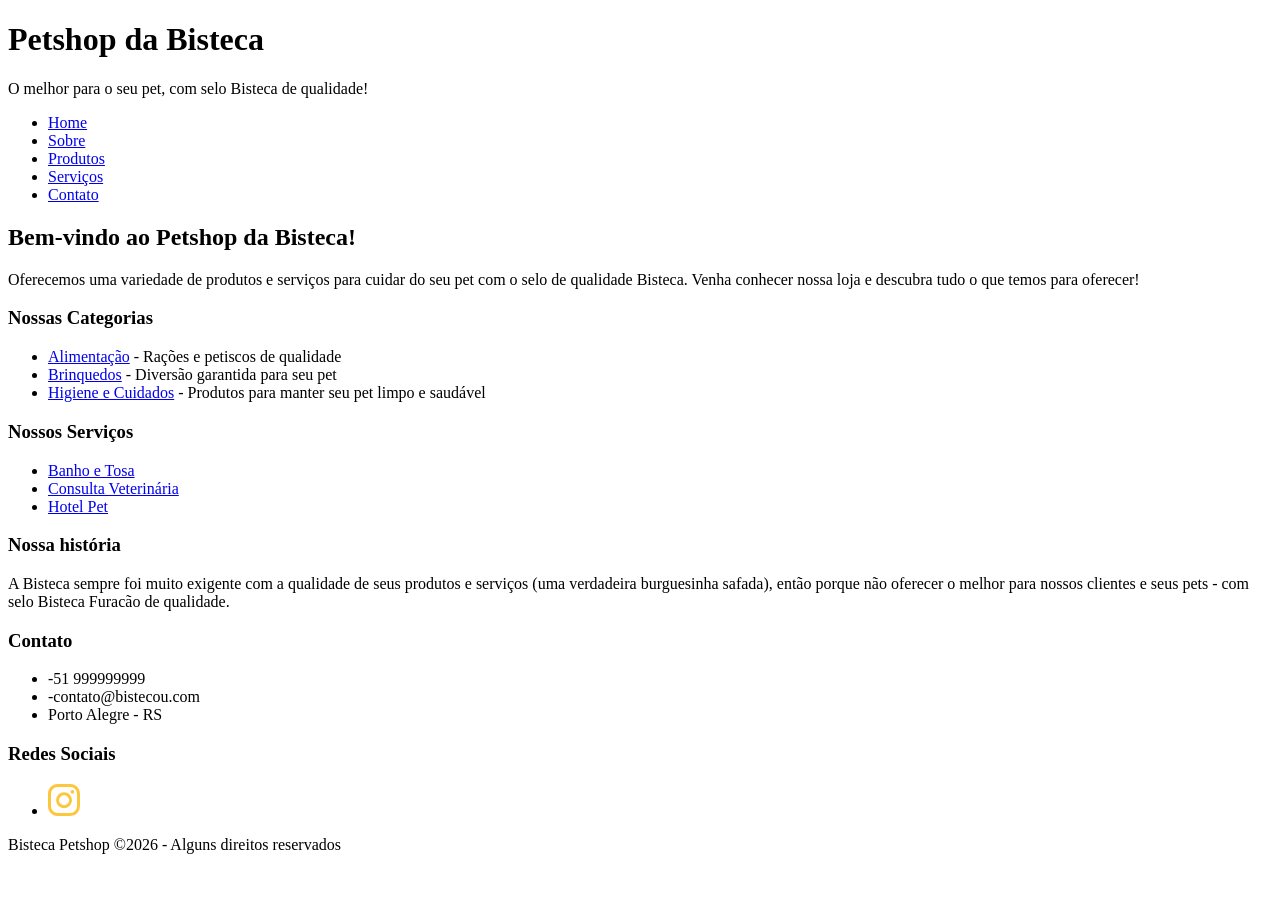
==== index.html @ 5e0c34b3 "feat: change modularity and add home page" ====
<!DOCTYPE html>
<html lang="en">
<head>
    <meta charset="UTF-8">
    <meta name="viewport" content="width=device-width, initial-scale=1.0">
    <title>Petshop da Bisteca</title>
</head>
<body>
    <header>
        <div class="container">
            <h1 class="header_title">Petshop da Bisteca</h1>
            <p>O melhor para o seu pet, com selo Bisteca de qualidade!</p>
            <nav  class="header_menu">
                <ul>
                    <li><a href="index.html">Home</a></li>
                    <li><a href="sobre.html">Sobre</a></li>
                    <li><a href="produtos.html">Produtos</a></li>
                    <li><a href="servicos.html">Serviços</a></li>
                    <li><a href="contato.html">Contato</a></li>
                </ul>
            </nav>
        </div>
    </header>

    <main>
        <div class="container">
            <h2>Bem-vindo ao Petshop da Bisteca!</h2>
            <p>Oferecemos uma variedade de produtos e serviços para cuidar do seu pet com o selo de qualidade Bisteca. Venha conhecer nossa loja e descubra tudo o que temos para oferecer!</p>
        
            <h3>Nossas Categorias</h3>
            <ul>
                <li><a href="produtos.html">Alimentação</a> - Rações e petiscos de qualidade</li>
                <li><a href="produtos.html">Brinquedos</a> - Diversão garantida para seu pet</li>
                <li><a href="produtos.html">Higiene e Cuidados</a> - Produtos para manter seu pet limpo e saudável</li>
            </ul>

            <h3>Nossos Serviços</h3>
            <ul>
                <li><a href="servicos.html">Banho e Tosa</a></li>
                <li><a href="servicos.html">Consulta Veterinária</a></li>
                <li><a href="servicos.html">Hotel Pet</a></li>
            </ul>
        </div>
    </main>


    <footer>
        <div>
           <div>

                <div>
                    <h3>Nossa história</h3>
                    <p>A Bisteca sempre foi muito exigente com a qualidade de seus produtos e serviços (uma verdadeira burguesinha safada), então porque não oferecer o melhor para nossos clientes e seus pets - com selo Bisteca Furacão de qualidade.</p>
                </div>

                <div>
                    <h3>Contato</h3>
                    <ul>
                        <li>-51 999999999</li>
                        <li>-contato@bistecou.com</li>
                        <li>Porto Alegre - RS</li>
                    </ul>
                </div>

                <div>
                    <h3>Redes Sociais</h3>
                    <ul>
                        <li><a href="http://instagram.com" target="_blank"><img src="src/redes-sociais/instagram.svg" alt="Logo Instagram"></a></li>
                    </ul>
                </div>
           </div>
        </div>

        <div>
            <div>
                <p>Bisteca Petshop &copy;2026 - Alguns direitos reservados</p>
            </div>
        </div>
    </footer>
</body>
</html>
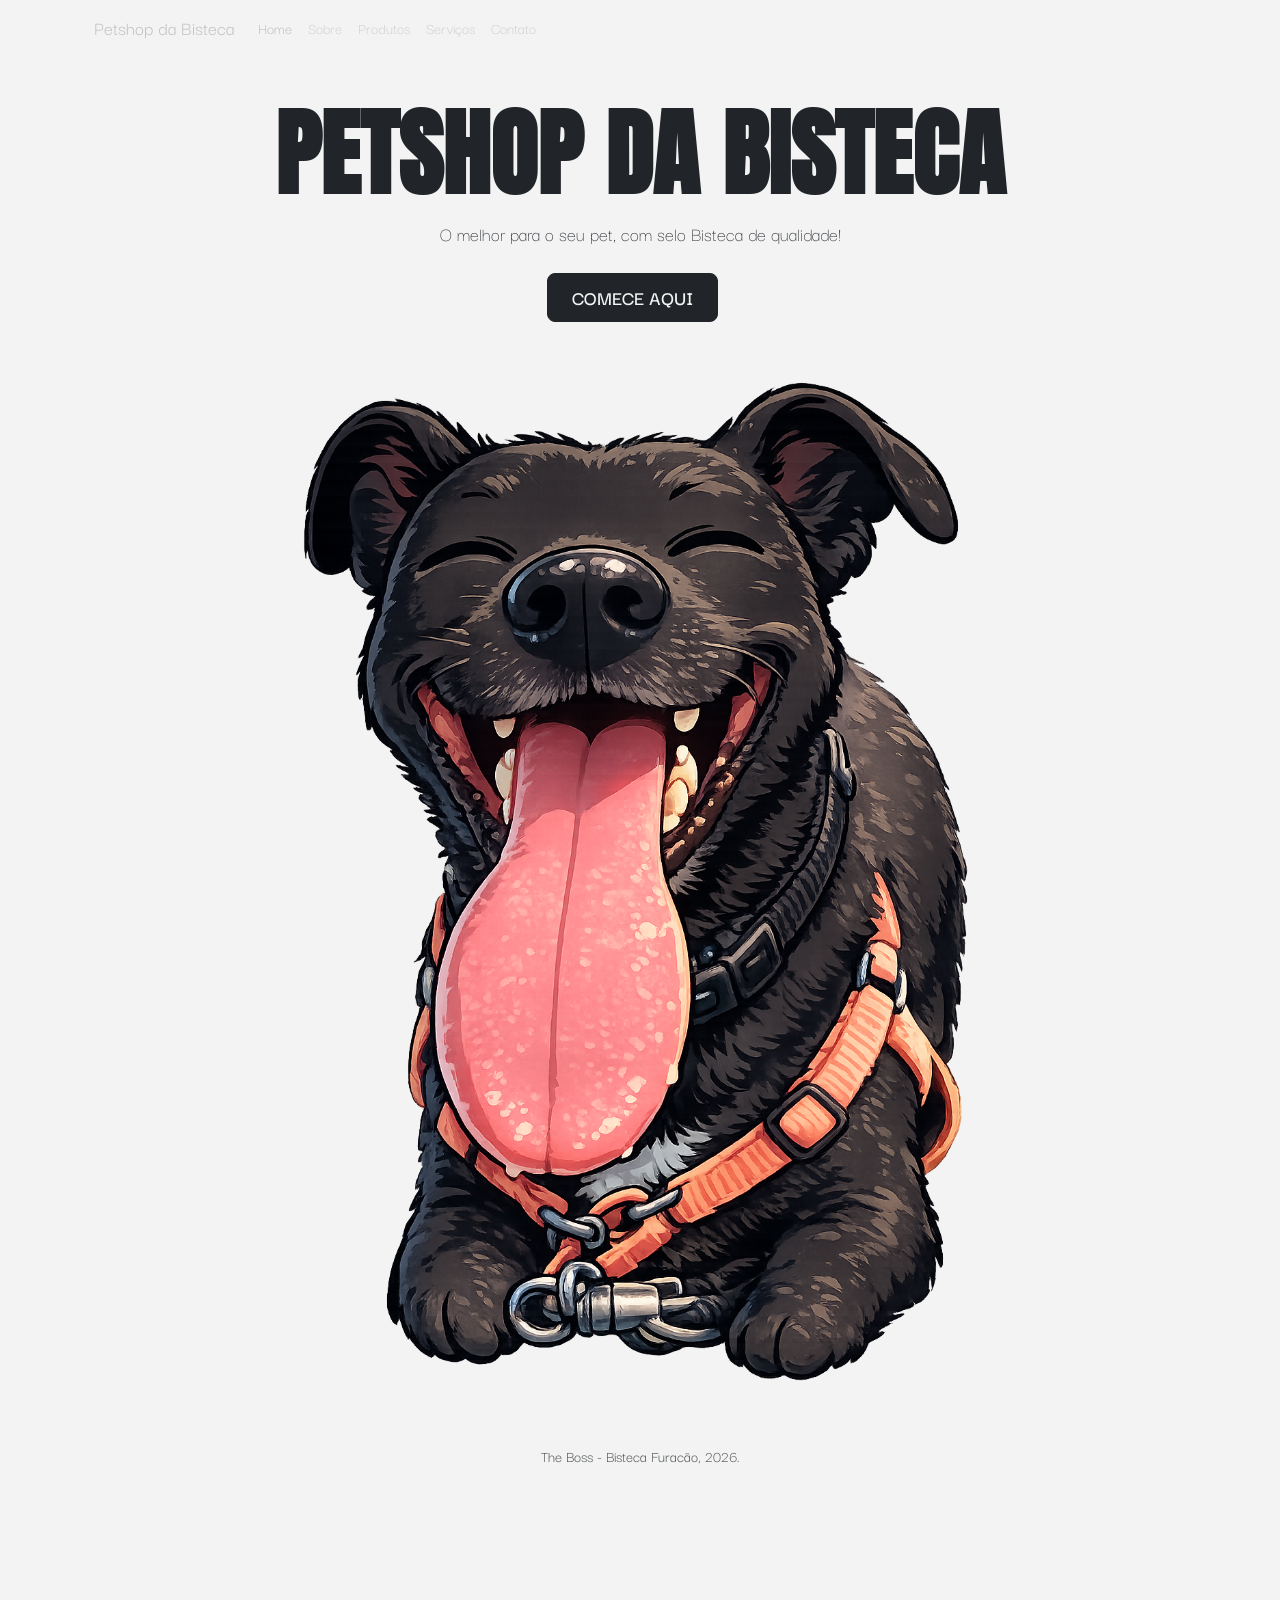
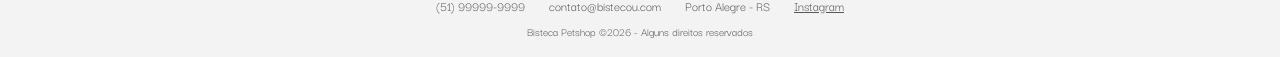
==== commit d7415343: "style: change layout homepage" ====
--- a/index.html
+++ b/index.html
@@ -1,81 +1,169 @@
 <!DOCTYPE html>
 <html lang="en">
+
 <head>
+    <link href="https://cdn.jsdelivr.net/npm/bootstrap@5.3.8/dist/css/bootstrap.min.css" rel="stylesheet"
+        integrity="sha384-sRIl4kxILFvY47J16cr9ZwB07vP4J8+LH7qKQnuqkuIAvNWLzeN8tE5YBujZqJLB" crossorigin="anonymous">
+    <link rel="stylesheet" href="style/style.css">
+    <link rel="preconnect" href="https://fonts.googleapis.com">
+    <link rel="preconnect" href="https://fonts.gstatic.com" crossorigin>
+    <link
+        href="https://fonts.googleapis.com/css2?family=Anton+SC&family=Archivo+Black&family=Darker+Grotesque:wght@300..900&display=swap"
+        rel="stylesheet">
     <meta charset="UTF-8">
     <meta name="viewport" content="width=device-width, initial-scale=1.0">
     <title>Petshop da Bisteca</title>
 </head>
+
 <body>
     <header>
         <div class="container">
-            <h1 class="header_title">Petshop da Bisteca</h1>
-            <p>O melhor para o seu pet, com selo Bisteca de qualidade!</p>
-            <nav  class="header_menu">
-                <ul>
-                    <li><a href="index.html">Home</a></li>
-                    <li><a href="sobre.html">Sobre</a></li>
-                    <li><a href="produtos.html">Produtos</a></li>
-                    <li><a href="servicos.html">Serviços</a></li>
-                    <li><a href="contato.html">Contato</a></li>
-                </ul>
+
+            <nav class="navbar navbar-expand-xl bg-navbar">
+                <div class="container-fluid">
+                    <a class="navbar-brand" href="#">Petshop da Bisteca</a>
+                    <button class="navbar-toggler" type="button" data-bs-toggle="collapse"
+                        data-bs-target="#navbarSupportedContent" aria-controls="navbarSupportedContent"
+                        aria-expanded="false" aria-label="Toggle navigation">
+                        <span class="navbar-toggler-icon"></span>
+                    </button>
+                    <div class="collapse navbar-collapse" id="navbarSupportedContent">
+                        <ul class="navbar-nav me-auto mb-2 mb-lg-0">
+                            <li class="nav-item">
+                                <a class="nav-link active" aria-current="page" href="#">Home</a>
+                            </li>
+                            <li class="nav-item">
+                                <a class="nav-link" href="sobre.html">Sobre</a>
+                            </li>
+                            <li class="nav-item">
+                                <a class="nav-link" href="produtos.html">Produtos</a>
+                            </li>
+                            <li class="nav-item">
+                                <a class="nav-link" href="servicos.html">Serviços</a>
+                            </li>
+                            <li class="nav-item">
+                                <a class="nav-link" href="contato.html">Contato</a>
+                            </li>
+                        </ul>
+                    </div>
+                </div>
             </nav>
         </div>
     </header>
+    <!-- Modal da home -->
+    <div class="modal fade" id="infoModal" tabindex="-1" aria-labelledby="infoModalLabel" aria-hidden="true">
+        <div class="modal-dialog modal-lg modal-dialog-centered modal-dialog-scrollable">
+            <div class="modal-content border-0 shadow">
+                <!-- Header com imagem de fundo -->
+                <div class="modal-header border-0 text-white text-center d-block"
+                    style="background:#000000; border-radius: 0.5rem 0.5rem 0 0;">
+                    <button type="button" class="btn-close btn-close-white float-end" data-bs-dismiss="modal"
+                        aria-label="Fechar"></button>
+                    <h2 class="modal-title fw-bold mt-2" id="infoModalLabel">Bem-vindo ao Petshop da Bisteca</h2>
+                    <p class="mb-0 opacity-75">Tudo que seu pet merece, em um só lugar</p>
+                </div>
+
+                <div class="modal-body p-4">
+                    <!-- Intro -->
+                    <p class="lead text-muted text-center mb-4">
+                        Oferecemos uma variedade de produtos e serviços para cuidar do seu pet
+                        com o selo de qualidade Bisteca. Venha conhecer nossa loja e descubra
+                        tudo o que temos para oferecer!
+                    </p>
+
+                    <hr>
+
+                    <!-- Categorias -->
+                    <h4 class="fw-bold mb-3">Nossas Categorias</h4>
+                    <div class="row g-3 mb-4">
+                        <div class="col-md-4">
+                            <div class="card h-100 border-0 shadow-sm text-center p-3">
+                                <div class="fs-1">🍖</div>
+                                <h6 class="fw-bold mt-2">Alimentação</h6>
+                                <p class="small text-muted">Rações e petiscos de qualidade</p>
+                                <a href="produtos.html" class="stretched-link"></a>
+                            </div>
+                        </div>
+                        <div class="col-md-4">
+                            <div class="card h-100 border-0 shadow-sm text-center p-3">
+                                <div class="fs-1">🎾</div>
+                                <h6 class="fw-bold mt-2">Brinquedos</h6>
+                                <p class="small text-muted">Diversão garantida para seu pet</p>
+                                <a href="produtos.html" class="stretched-link"></a>
+                            </div>
+                        </div>
+                        <div class="col-md-4">
+                            <div class="card h-100 border-0 shadow-sm text-center p-3">
+                                <div class="fs-1">🛁</div>
+                                <h6 class="fw-bold mt-2">Higiene e Cuidados</h6>
+                                <p class="small text-muted">Produtos para manter seu pet limpo e saudável</p>
+                                <a href="produtos.html" class="stretched-link"></a>
+                            </div>
+                        </div>
+                    </div>
+
+                    <!-- Serviços -->
+                    <h4 class="fw-bold mb-3">Nossos Serviços</h4>
+                    <div class="list-group list-group-flush">
+                        <a href="servicos.html"
+                            class="list-group-item list-group-item-action border-0 rounded mb-2 shadow-sm px-3 py-3">
+                            <strong>Banho e Tosa</strong>
+                            <span class="text-muted float-end">Ver mais &rarr;</span>
+                        </a>
+                        <a href="servicos.html"
+                            class="list-group-item list-group-item-action border-0 rounded mb-2 shadow-sm px-3 py-3">
+                            <strong>Consulta Veterinária</strong>
+                            <span class="text-muted float-end">Ver mais &rarr;</span>
+                        </a>
+                        <a href="servicos.html"
+                            class="list-group-item list-group-item-action border-0 rounded mb-2 shadow-sm px-3 py-3">
+                            <strong>Hotel Pet</strong>
+                            <span class="text-muted float-end">Ver mais &rarr;</span>
+                        </a>
+                    </div>
+                </div>
+            </div>
+        </div>
+    </div>
 
     <main>
-        <div class="container">
-            <h2>Bem-vindo ao Petshop da Bisteca!</h2>
-            <p>Oferecemos uma variedade de produtos e serviços para cuidar do seu pet com o selo de qualidade Bisteca. Venha conhecer nossa loja e descubra tudo o que temos para oferecer!</p>
-        
-            <h3>Nossas Categorias</h3>
-            <ul>
-                <li><a href="produtos.html">Alimentação</a> - Rações e petiscos de qualidade</li>
-                <li><a href="produtos.html">Brinquedos</a> - Diversão garantida para seu pet</li>
-                <li><a href="produtos.html">Higiene e Cuidados</a> - Produtos para manter seu pet limpo e saudável</li>
-            </ul>
-
-            <h3>Nossos Serviços</h3>
-            <ul>
-                <li><a href="servicos.html">Banho e Tosa</a></li>
-                <li><a href="servicos.html">Consulta Veterinária</a></li>
-                <li><a href="servicos.html">Hotel Pet</a></li>
-            </ul>
+        <div class="px-4 py-5 my-5 text-center">
+            <h1 class="display-5 fw-bold text-title">PETSHOP DA BISTECA</h1>
+            <div class="col-lg-6 mx-auto">
+                <p class="lead mb-4">O melhor para o seu pet, com selo Bisteca de qualidade!</p>
+                <div class="d-grid gap-2 d-sm-flex justify-content-sm-center mb-5">
+                    <!-- <button type="button" data-bs-toggle="collapse" data-bs-target="#col-welcome" class="btn btn-primary btn-lg px-4 me-sm-3">COMECE AQUI</button> -->
+                    <button class="btn btn-dark btn-lg px-4 px-4 me-sm-3 init-btn" type="button" data-bs-toggle="modal"
+                        data-bs-target="#infoModal">
+                        COMECE AQUI
+                    </button>
+                </div>
+            </div>
+            <div class="overflow-hidden">
+                <div class="container px-5">
+                    <figure>
+                        <img src="src/home/bisteca.png" class="img-fluid mb-4"
+                            alt="Desenho da bisteca com 2 metros de língua para fora em um dia de passeio no parque"
+                            width="700" height="500" loading="lazy">
+                        <figcaption class="text-muted">The Boss - Bisteca Furacão, 2026.</figcaption>
+                    </figure>
+                </div>
+            </div>
         </div>
     </main>
 
+    <footer class="text-center text-muted py-3 mt-auto" style="font-size: 0.85rem;">
+        <div class="container d-flex justify-content-center gap-4 mb-1">
+            <span>(51) 99999-9999</span>
+            <span>contato@bistecou.com</span>
+            <span>Porto Alegre - RS</span>
+            <a href="http://instagram.com" target="_blank" class="text-muted">Instagram</a>
+        </div>
+        <small>Bisteca Petshop &copy;2026 - Alguns direitos reservados</small>
+    </footer>
 
-    <footer>
-        <div>
-           <div>
+    <script src="https://cdn.jsdelivr.net/npm/bootstrap@5.3.8/dist/js/bootstrap.bundle.min.js"
+        crossorigin="anonymous"></script>
+</body>
 
-                <div>
-                    <h3>Nossa história</h3>
-                    <p>A Bisteca sempre foi muito exigente com a qualidade de seus produtos e serviços (uma verdadeira burguesinha safada), então porque não oferecer o melhor para nossos clientes e seus pets - com selo Bisteca Furacão de qualidade.</p>
-                </div>
-
-                <div>
-                    <h3>Contato</h3>
-                    <ul>
-                        <li>-51 999999999</li>
-                        <li>-contato@bistecou.com</li>
-                        <li>Porto Alegre - RS</li>
-                    </ul>
-                </div>
-
-                <div>
-                    <h3>Redes Sociais</h3>
-                    <ul>
-                        <li><a href="http://instagram.com" target="_blank"><img src="src/redes-sociais/instagram.svg" alt="Logo Instagram"></a></li>
-                    </ul>
-                </div>
-           </div>
-        </div>
-
-        <div>
-            <div>
-                <p>Bisteca Petshop &copy;2026 - Alguns direitos reservados</p>
-            </div>
-        </div>
-    </footer>
-</body>
 </html>
--- a/style/style.css
+++ b/style/style.css
@@ -0,0 +1,46 @@
+
+
+body {
+  font-family: "Darker Grotesque", sans-serif;
+  font-optical-sizing: auto;
+  font-weight: 400;
+  font-style: normal;
+  background-color: rgba(243, 243, 243, 1);
+}
+
+.bg-navbar {
+  background-color: rgba(243, 243, 243, 1);
+}
+
+header {
+    position: fixed;
+    top: 0;
+    left: 0;
+    width: 100%;
+    z-index: 1000;
+    opacity: 0.2;
+    transition: opacity 0.3s ease;
+}
+
+header:hover {
+    opacity: 1;
+}
+
+h1, h2, h3, h4, h5, h6 {
+  font-family: "Anton SC", sans-serif;
+  font-weight: 400;
+  font-style: normal;
+}
+
+.init-btn {
+    font-family: "Darker Grotesque", sans-serif;
+  font-optical-sizing: auto;
+  font-weight: 600;
+  font-style: normal;
+  font-size: 1.3rem;
+  color: rgba(243, 243, 243, 1);
+}
+
+.text-title{
+    font-size: 6rem;
+}
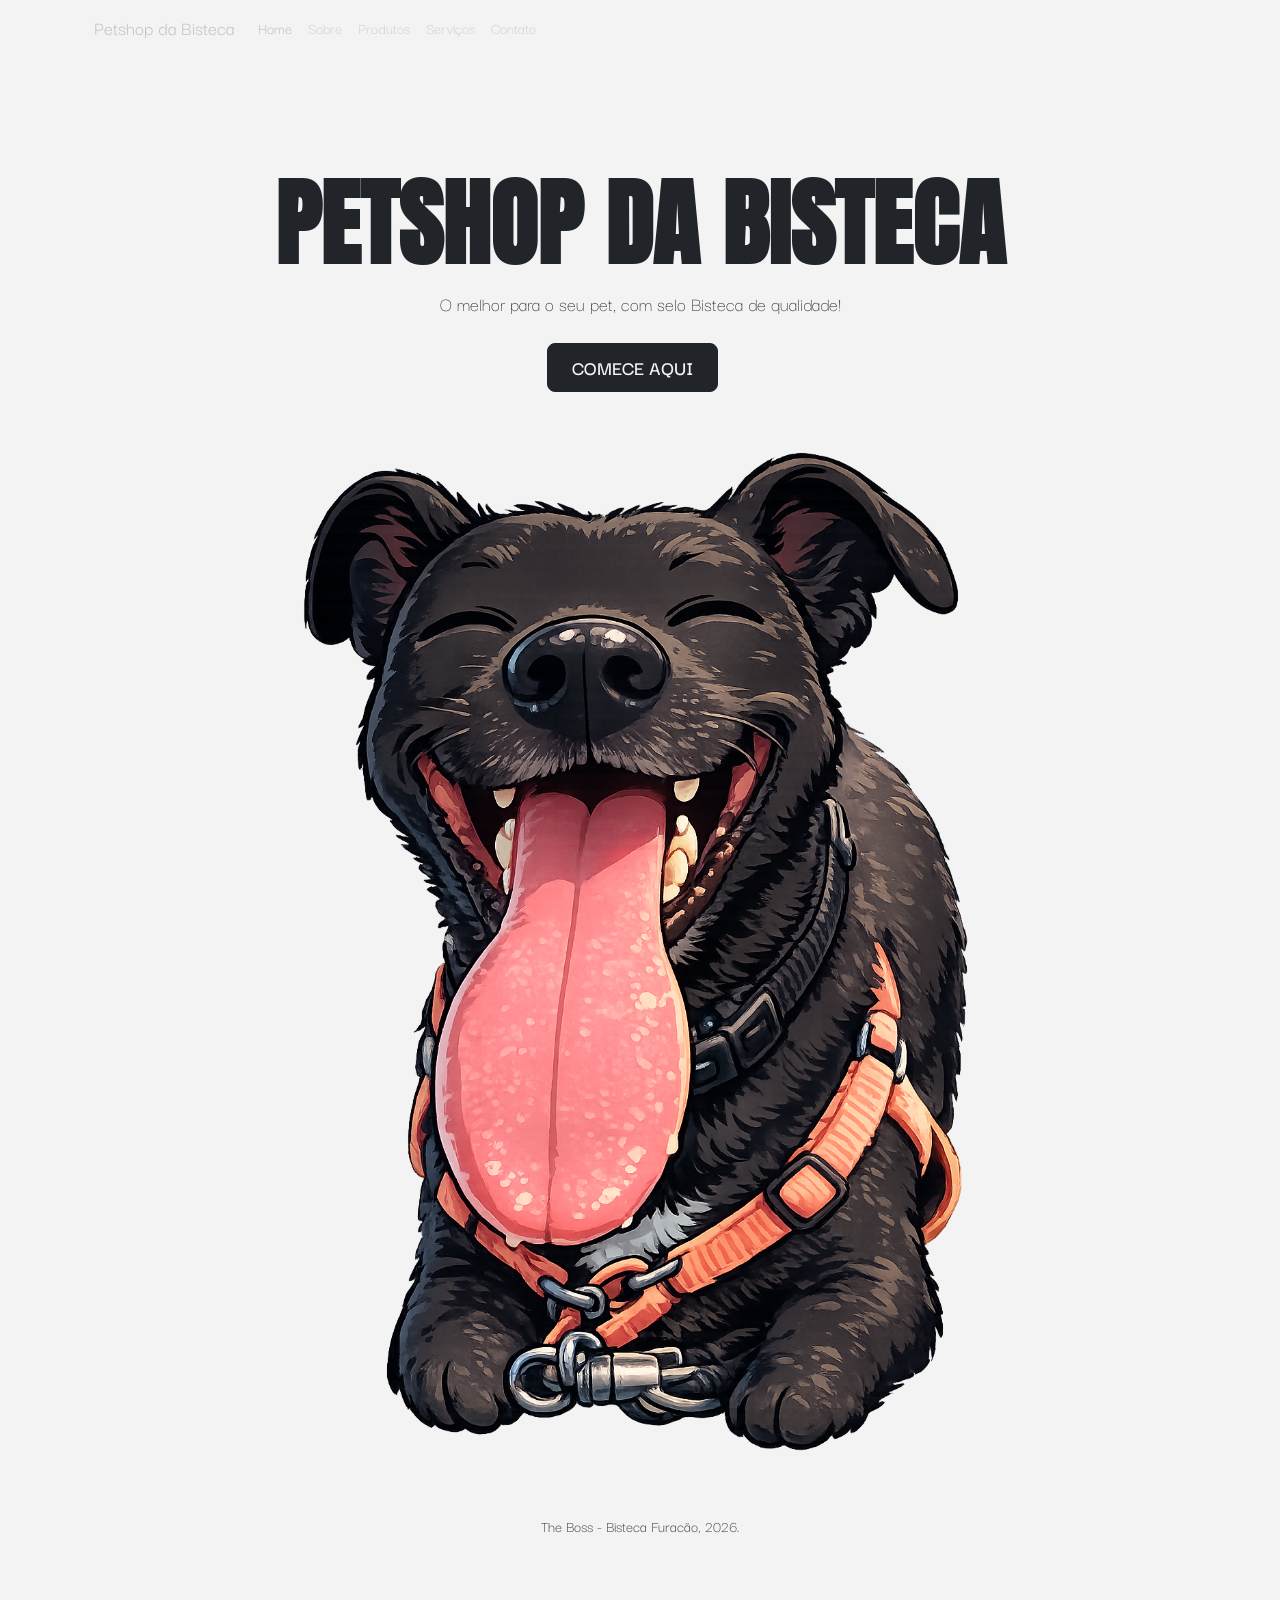
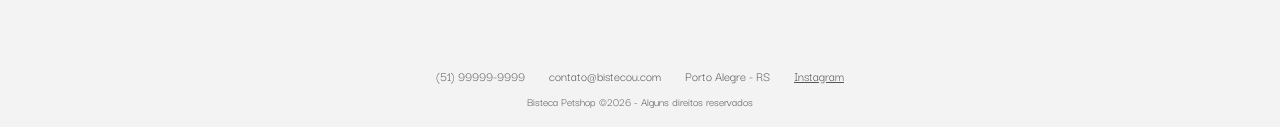
==== commit 5ef4bb9c: "style: change layout sobre page" ====
--- a/index.html
+++ b/index.html
@@ -18,7 +18,6 @@
 <body>
     <header>
         <div class="container">
-
             <nav class="navbar navbar-expand-xl bg-navbar">
                 <div class="container-fluid">
                     <a class="navbar-brand" href="#">Petshop da Bisteca</a>
--- a/style/style.css
+++ b/style/style.css
@@ -26,6 +26,10 @@
     opacity: 1;
 }
 
+main {
+    padding-top: 70px;
+}
+
 h1, h2, h3, h4, h5, h6 {
   font-family: "Anton SC", sans-serif;
   font-weight: 400;
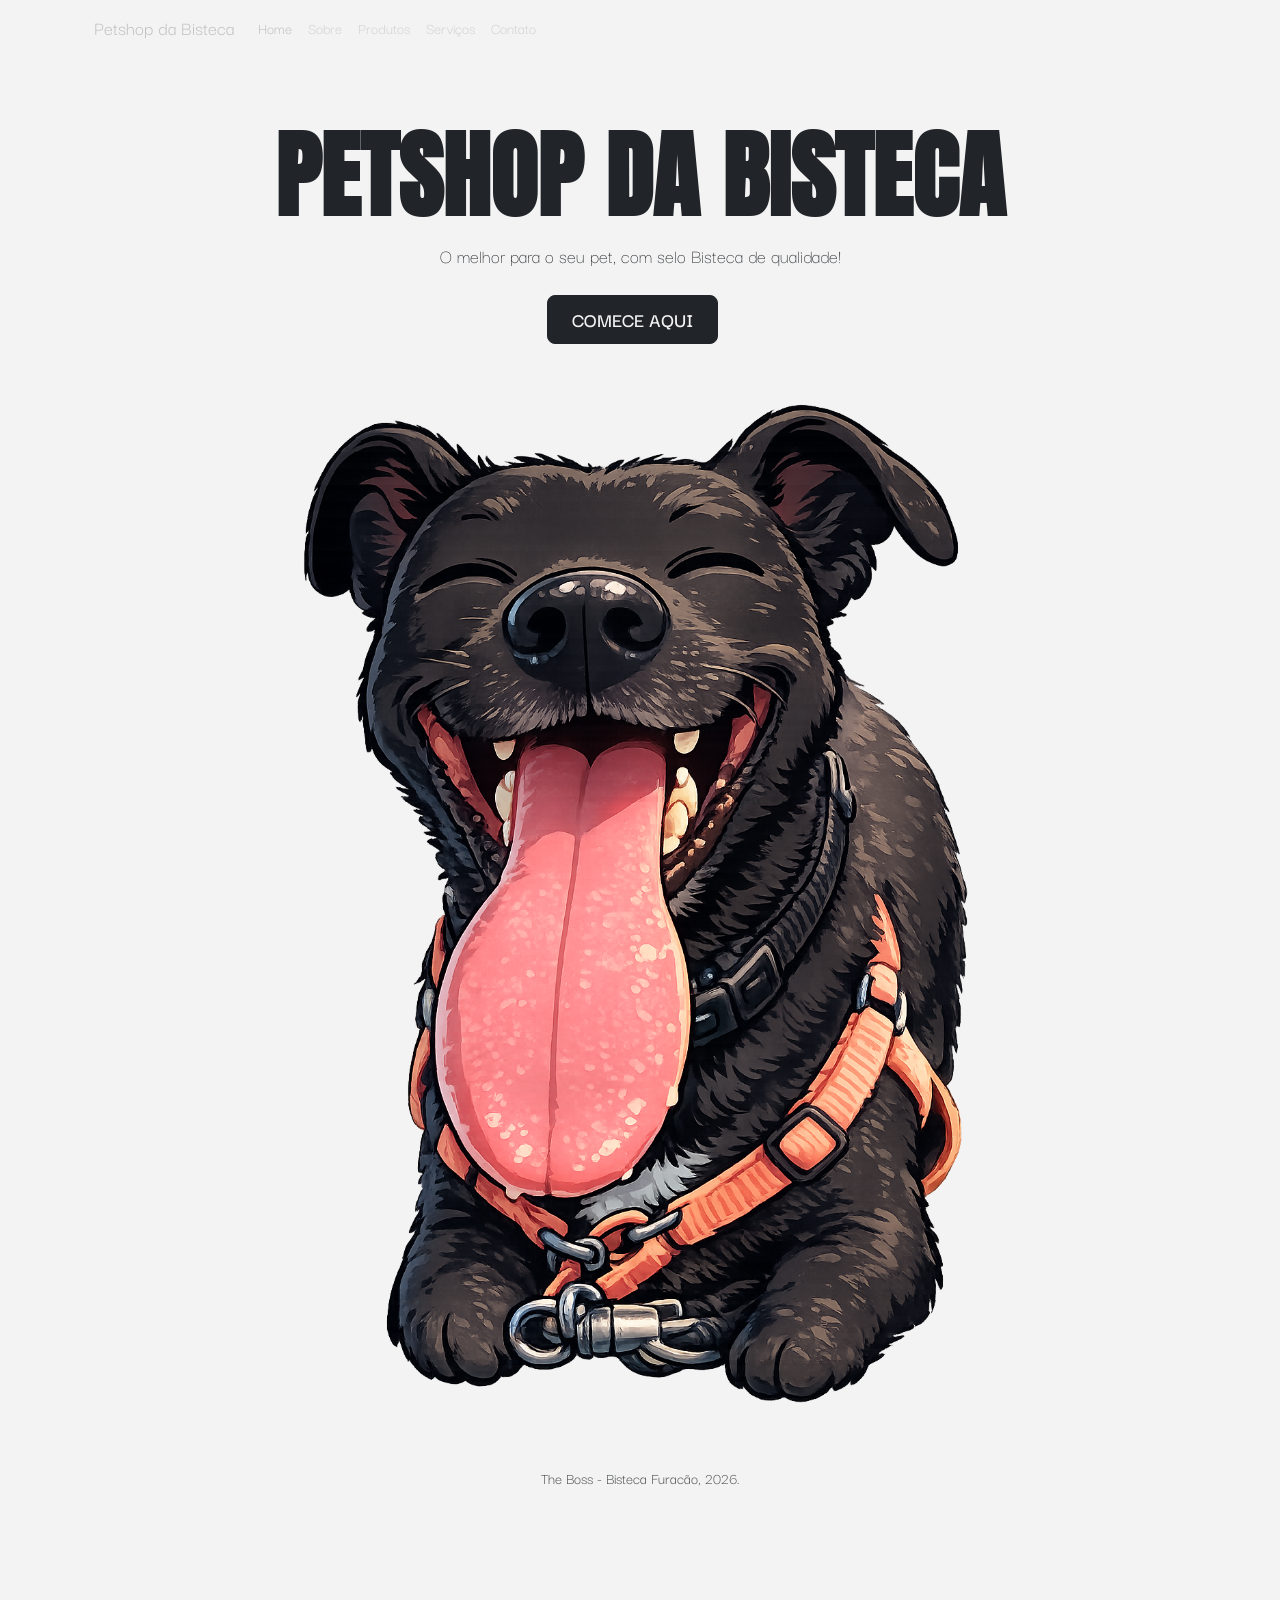
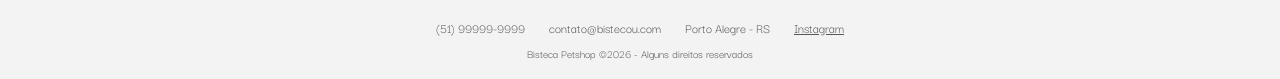
==== commit 2eb3a5dd: "style: fix padding header to main" ====
--- a/index.html
+++ b/index.html
@@ -77,7 +77,6 @@
                     <div class="row g-3 mb-4">
                         <div class="col-md-4">
                             <div class="card h-100 border-0 shadow-sm text-center p-3">
-                                <div class="fs-1">🍖</div>
                                 <h6 class="fw-bold mt-2">Alimentação</h6>
                                 <p class="small text-muted">Rações e petiscos de qualidade</p>
                                 <a href="produtos.html" class="stretched-link"></a>
@@ -85,7 +84,6 @@
                         </div>
                         <div class="col-md-4">
                             <div class="card h-100 border-0 shadow-sm text-center p-3">
-                                <div class="fs-1">🎾</div>
                                 <h6 class="fw-bold mt-2">Brinquedos</h6>
                                 <p class="small text-muted">Diversão garantida para seu pet</p>
                                 <a href="produtos.html" class="stretched-link"></a>
@@ -93,7 +91,6 @@
                         </div>
                         <div class="col-md-4">
                             <div class="card h-100 border-0 shadow-sm text-center p-3">
-                                <div class="fs-1">🛁</div>
                                 <h6 class="fw-bold mt-2">Higiene e Cuidados</h6>
                                 <p class="small text-muted">Produtos para manter seu pet limpo e saudável</p>
                                 <a href="produtos.html" class="stretched-link"></a>
@@ -126,12 +123,11 @@
     </div>
 
     <main>
-        <div class="px-4 py-5 my-5 text-center">
+        <div class="px-4 py-5 mb-5 text-center">
             <h1 class="display-5 fw-bold text-title">PETSHOP DA BISTECA</h1>
             <div class="col-lg-6 mx-auto">
                 <p class="lead mb-4">O melhor para o seu pet, com selo Bisteca de qualidade!</p>
                 <div class="d-grid gap-2 d-sm-flex justify-content-sm-center mb-5">
-                    <!-- <button type="button" data-bs-toggle="collapse" data-bs-target="#col-welcome" class="btn btn-primary btn-lg px-4 me-sm-3">COMECE AQUI</button> -->
                     <button class="btn btn-dark btn-lg px-4 px-4 me-sm-3 init-btn" type="button" data-bs-toggle="modal"
                         data-bs-target="#infoModal">
                         COMECE AQUI
--- a/style/style.css
+++ b/style/style.css
@@ -27,7 +27,7 @@
 }
 
 main {
-    padding-top: 70px;
+    padding-top: 70px !important;
 }
 
 h1, h2, h3, h4, h5, h6 {
@@ -48,3 +48,11 @@
 .text-title{
     font-size: 6rem;
 }
+
+.carousel-indicators {
+    bottom: -20px;
+}
+
+.carousel-indicators button {
+    background-color: #333 !important;
+}
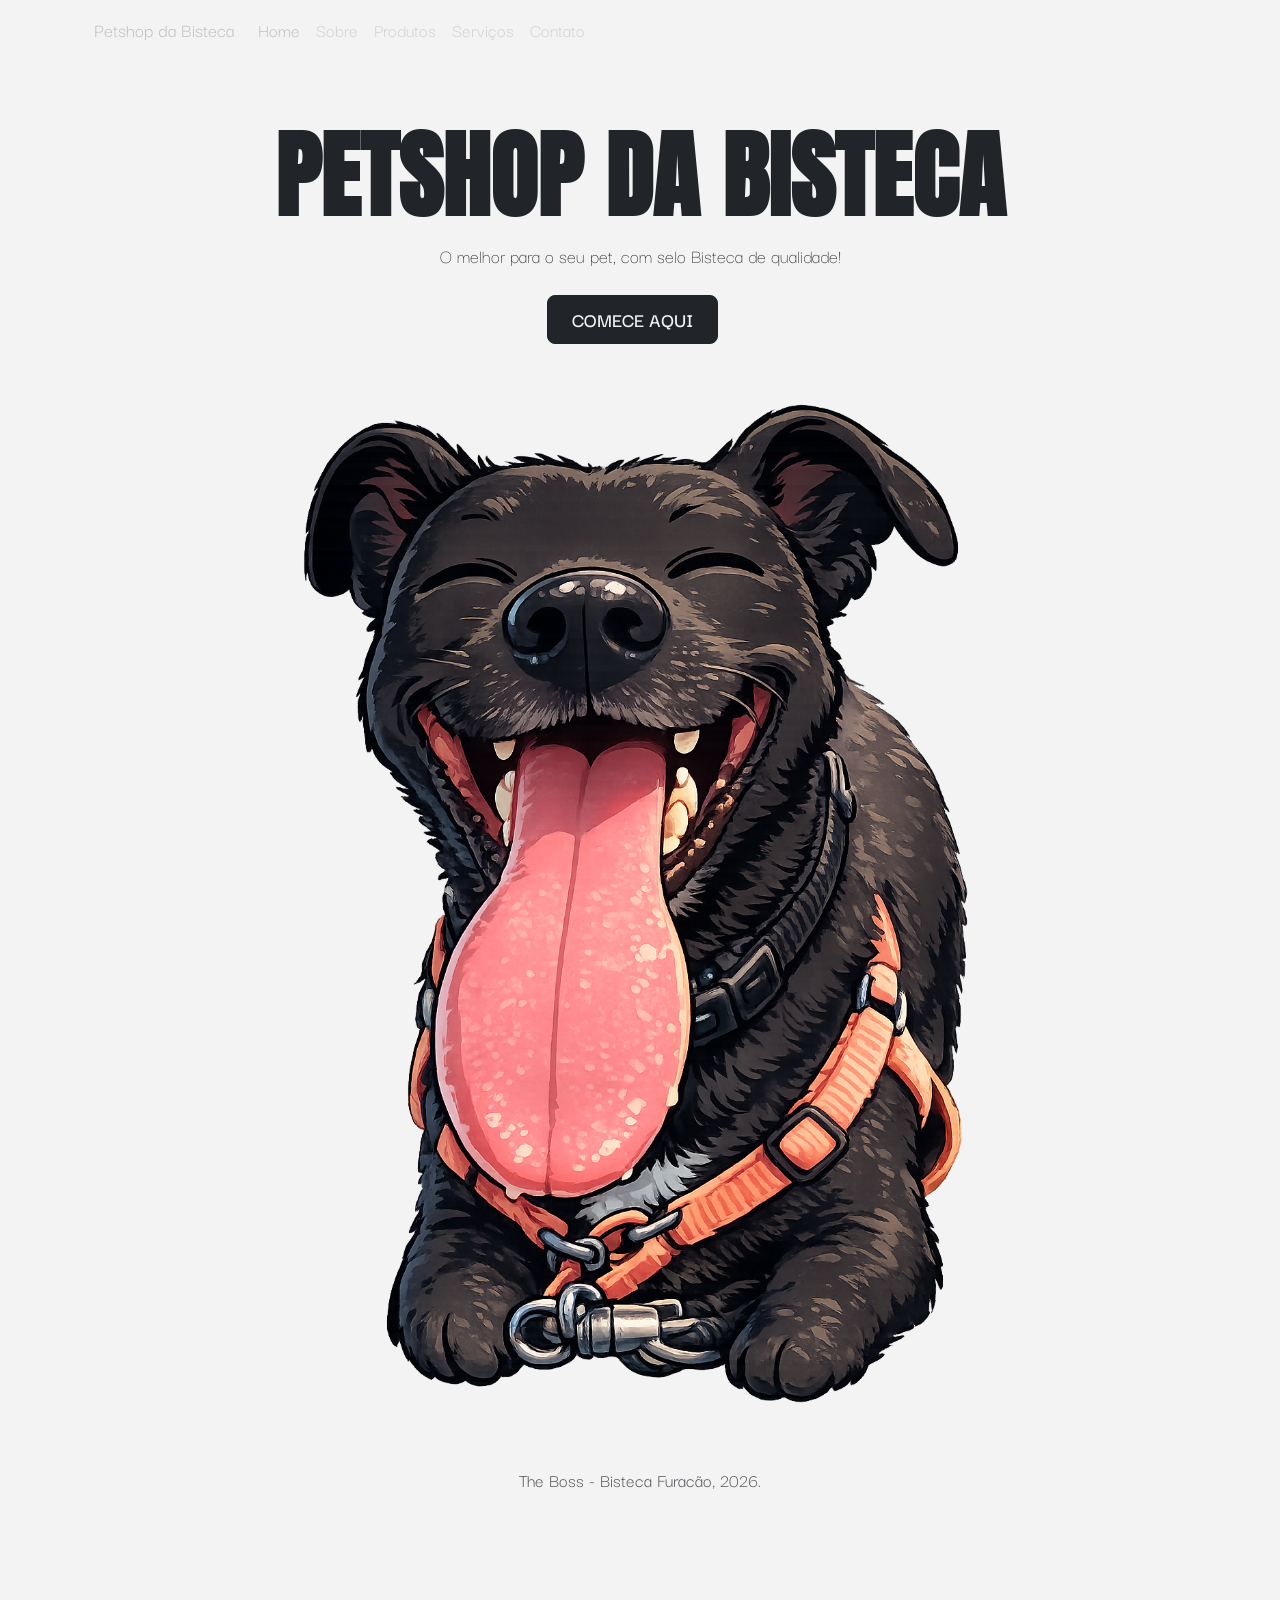
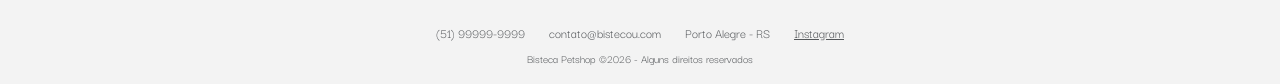
==== commit 9d817818: "perf: footer adjustments" ====
--- a/index.html
+++ b/index.html
@@ -134,12 +134,12 @@
                     </button>
                 </div>
             </div>
-            <div class="overflow-hidden">
+            <div>
                 <div class="container px-5">
                     <figure>
                         <img src="src/home/bisteca.png" class="img-fluid mb-4"
                             alt="Desenho da bisteca com 2 metros de língua para fora em um dia de passeio no parque"
-                            width="700" height="500" loading="lazy">
+                            width="700" height="500">
                         <figcaption class="text-muted">The Boss - Bisteca Furacão, 2026.</figcaption>
                     </figure>
                 </div>
--- a/style/style.css
+++ b/style/style.css
@@ -5,6 +5,7 @@
   font-optical-sizing: auto;
   font-weight: 400;
   font-style: normal;
+  font-size: 1.2rem;
   background-color: rgba(243, 243, 243, 1);
 }
 
@@ -20,6 +21,7 @@
     z-index: 1000;
     opacity: 0.2;
     transition: opacity 0.3s ease;
+    will-change: opacity;
 }
 
 header:hover {
@@ -55,4 +57,8 @@
 
 .carousel-indicators button {
     background-color: #333 !important;
+}
+
+.carousel-inner {
+    min-height: 450px;
 }
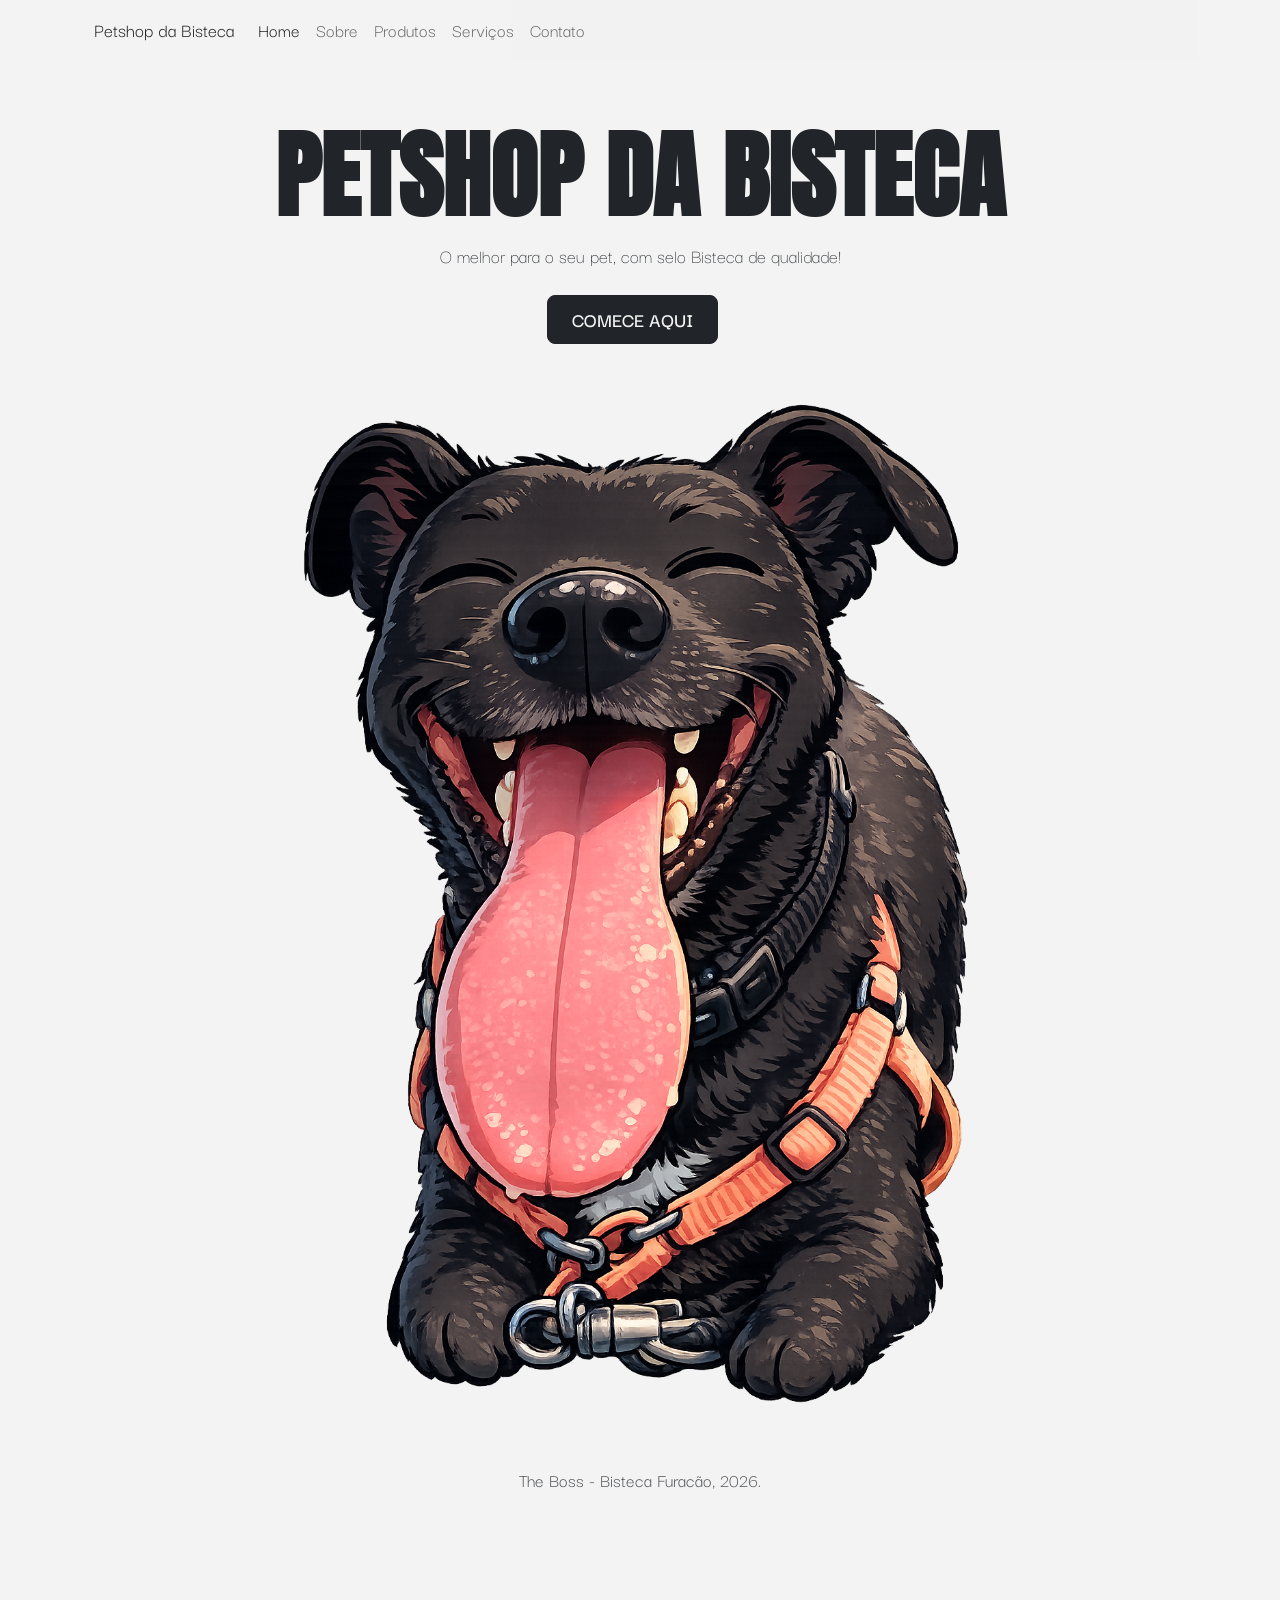
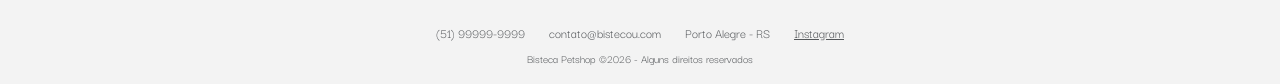
==== commit 353146dc: "perf: add acessibility to site" ====
--- a/index.html
+++ b/index.html
@@ -1,5 +1,5 @@
 <!DOCTYPE html>
-<html lang="en">
+<html lang="pt-BR">
 
 <head>
     <link href="https://cdn.jsdelivr.net/npm/bootstrap@5.3.8/dist/css/bootstrap.min.css" rel="stylesheet"
@@ -58,7 +58,7 @@
                     style="background:#000000; border-radius: 0.5rem 0.5rem 0 0;">
                     <button type="button" class="btn-close btn-close-white float-end" data-bs-dismiss="modal"
                         aria-label="Fechar"></button>
-                    <h2 class="modal-title fw-bold mt-2" id="infoModalLabel">Bem-vindo ao Petshop da Bisteca</h2>
+                    <h2 class="modal-title fw-bold mt-2" id="infoModalLabel">BEM-VINDO AO PETSHOP DA BISTECA</h2>
                     <p class="mb-0 opacity-75">Tudo que seu pet merece, em um só lugar</p>
                 </div>
 
@@ -79,21 +79,21 @@
                             <div class="card h-100 border-0 shadow-sm text-center p-3">
                                 <h6 class="fw-bold mt-2">Alimentação</h6>
                                 <p class="small text-muted">Rações e petiscos de qualidade</p>
-                                <a href="produtos.html" class="stretched-link"></a>
+                                <a href="produtos.html" class="stretched-link" aria-label="Ver produtos de alimentação"></a>
                             </div>
                         </div>
                         <div class="col-md-4">
                             <div class="card h-100 border-0 shadow-sm text-center p-3">
                                 <h6 class="fw-bold mt-2">Brinquedos</h6>
                                 <p class="small text-muted">Diversão garantida para seu pet</p>
-                                <a href="produtos.html" class="stretched-link"></a>
+                                <a href="produtos.html" class="stretched-link" aria-label="Ver produtos de brinquedos"></a>
                             </div>
                         </div>
                         <div class="col-md-4">
                             <div class="card h-100 border-0 shadow-sm text-center p-3">
                                 <h6 class="fw-bold mt-2">Higiene e Cuidados</h6>
                                 <p class="small text-muted">Produtos para manter seu pet limpo e saudável</p>
-                                <a href="produtos.html" class="stretched-link"></a>
+                                <a href="produtos.html" class="stretched-link" aria-label="Ver produtos de higiene e cuidados"></a>
                             </div>
                         </div>
                     </div>
--- a/style/style.css
+++ b/style/style.css
@@ -19,12 +19,12 @@
     left: 0;
     width: 100%;
     z-index: 1000;
-    opacity: 0.2;
+    opacity: 0.85;
     transition: opacity 0.3s ease;
     will-change: opacity;
 }
 
-header:hover {
+header:hover, header:focus-within {
     opacity: 1;
 }
 
